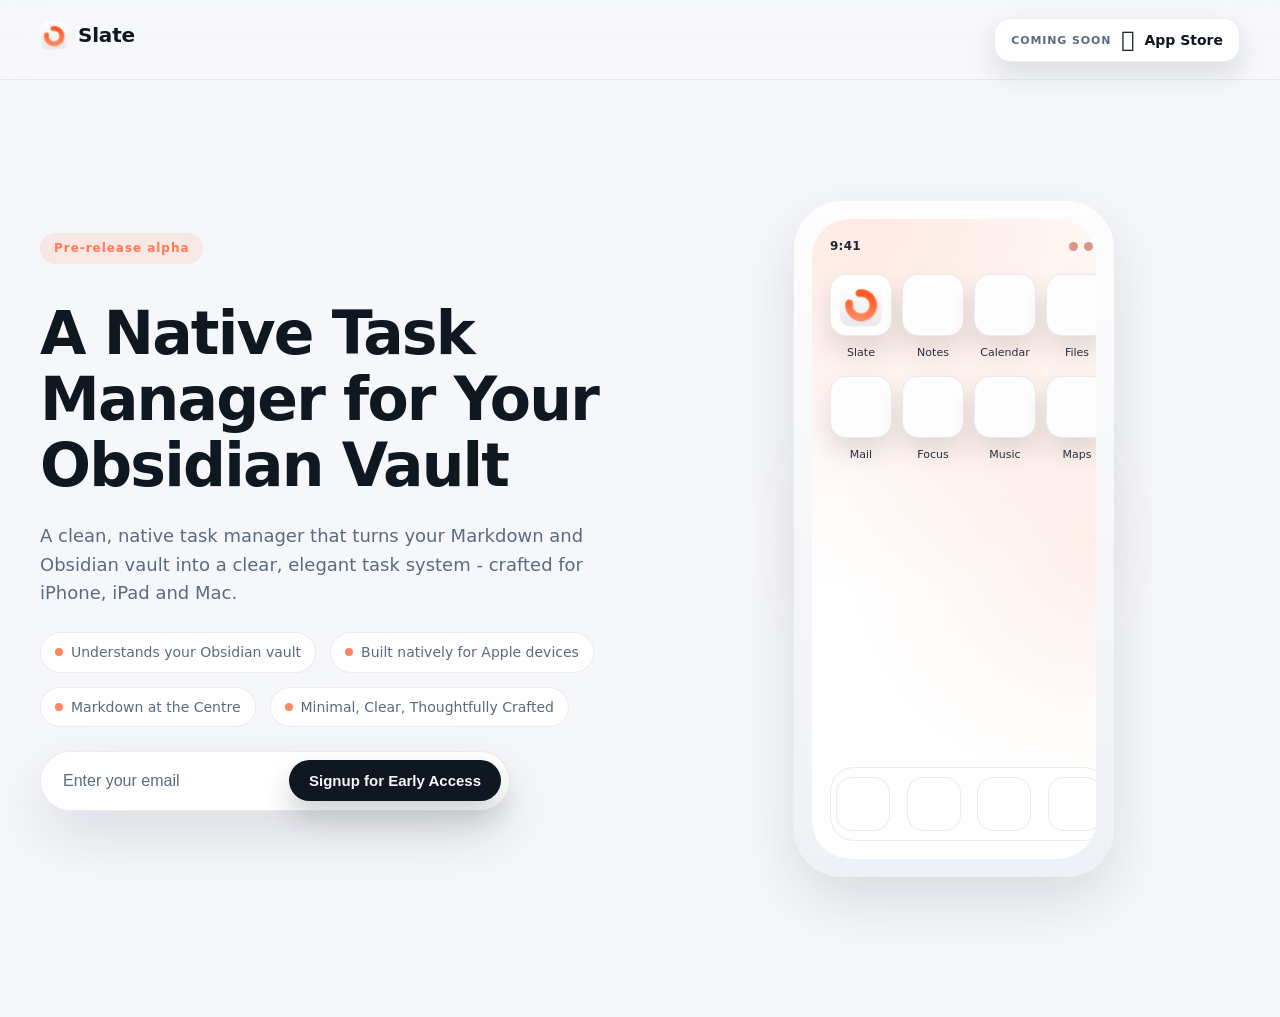
==== index.html @ 339c7ed3 "Make App Store badge single-line in header" ====
<!DOCTYPE html>
<html lang="en">
<head>
  <meta charset="UTF-8" />
  <meta name="viewport" content="width=device-width, initial-scale=1.0" />
  <title>Slate — Native task manager for your Obsidian vault</title>
  <meta name="description" content="A clean, native task manager that turns your Markdown and Obsidian vault into a clear, elegant task system — crafted for iPhone, iPad and Mac." />
  <meta property="og:title" content="Slate — Native task manager for your Obsidian vault" />
  <meta property="og:description" content="A clean, native task manager that turns your Markdown and Obsidian vault into a clear, elegant task system — crafted for iPhone, iPad and Mac." />
  <meta property="og:type" content="website" />
  <meta property="og:url" content="https://slatetasks.com/" />
  <meta name="theme-color" content="#f6f7fb" media="(prefers-color-scheme: light)" />
  <meta name="theme-color" content="#0b0f14" media="(prefers-color-scheme: dark)" />
  <link rel="icon" type="image/png" sizes="32x32" href="/assets/favicon-32.png" />
  <link rel="icon" type="image/png" sizes="16x16" href="/assets/favicon-16.png" />
  <link rel="shortcut icon" href="/favicon.ico" />
  <link rel="apple-touch-icon" sizes="180x180" href="/assets/apple-touch-icon.png" />
  <link rel="manifest" href="/assets/site.webmanifest" />
  <link rel="stylesheet" href="styles.css" />
</head>
<body>
  <header class="nav-shell">
    <nav class="nav">
      <div class="nav-left">
        <div class="logo-pill">
          <img src="/assets/slate-icon-256.png" alt="Slate app icon" class="logo-mark" />
          <span class="logo-name">Slate</span>
        </div>
      </div>
      <div class="nav-right">
        <div class="app-store-badge" aria-label="Coming soon to the Apple App Store">
          <span class="badge-label">Coming soon</span>
          <span class="apple-logo" aria-hidden="true"></span>
          <span class="badge-title">App Store</span>
        </div>
      </div>
    </nav>
  </header>

  <main>
    <section class="hero" id="hero">
      <div class="hero-grid">
        <div class="hero-copy">
          <p class="badge">Pre-release alpha</p>
          <h1>A Native Task Manager for Your Obsidian Vault</h1>
          <p class="lead">A clean, native task manager that turns your Markdown and Obsidian vault into a clear, elegant task system - crafted for iPhone, iPad and Mac.</p>
          <ul class="micro-pillars">
            <li>Understands your Obsidian vault</li>
            <li>Built natively for Apple devices</li>
            <li>Markdown at the Centre</li>
            <li>Minimal, Clear, Thoughtfully Crafted</li>
          </ul>
          <div class="cta-row">
            <form class="signup-form" id="signupForm">
              <label class="sr-only" for="email">Email address</label>
              <input type="email" id="email" name="email" placeholder="Enter your email" autocomplete="email" inputmode="email" spellcheck="false" required>
              <input class="honeypot" type="text" name="company" tabindex="-1" autocomplete="off" aria-hidden="true" />
              <button class="button primary" type="submit">Signup for Early Access</button>
            </form>
          </div>
          <p class="form-note" id="formNote" role="status" aria-live="polite"></p>
        </div>
        <div class="hero-visual" aria-hidden="true">
          <div class="phone-frame">
            <div class="phone-screen">
              <div class="phone-status">
                <span class="phone-time">9:41</span>
                <span class="phone-status-dots" aria-hidden="true">
                  <span></span><span></span><span></span>
                </span>
              </div>
              <div class="home-grid">
                <div class="home-app is-slate">
                  <div class="home-app-icon">
                    <img src="/assets/slate-icon-256.png" alt="" />
                  </div>
                  <div class="home-app-label">Slate</div>
                </div>
                <div class="home-app"><div class="home-app-icon"></div><div class="home-app-label">Notes</div></div>
                <div class="home-app"><div class="home-app-icon"></div><div class="home-app-label">Calendar</div></div>
                <div class="home-app"><div class="home-app-icon"></div><div class="home-app-label">Files</div></div>
                <div class="home-app"><div class="home-app-icon"></div><div class="home-app-label">Mail</div></div>
                <div class="home-app"><div class="home-app-icon"></div><div class="home-app-label">Focus</div></div>
                <div class="home-app"><div class="home-app-icon"></div><div class="home-app-label">Music</div></div>
                <div class="home-app"><div class="home-app-icon"></div><div class="home-app-label">Maps</div></div>
              </div>
              <div class="home-dock" aria-hidden="true">
                <span></span><span></span><span></span><span></span>
              </div>
            </div>
          </div>
          <div class="hero-glow"></div>
        </div>
      </div>
    </section>
  </main>

  <script src="script.js"></script>
</body>
</html>
---- styles.css ----
:root {
  color-scheme: light dark;
  --font-sans: ui-rounded, "SF Pro Rounded", "SF Pro Display", ui-sans-serif, system-ui,
    -apple-system, BlinkMacSystemFont, "Segoe UI", "Helvetica Neue", Arial,
    "Apple Color Emoji", "Segoe UI Emoji";
  --font-rounded: ui-rounded, "SF Pro Rounded", "SF Pro Display", ui-sans-serif, system-ui,
    -apple-system, BlinkMacSystemFont, "Segoe UI", "Helvetica Neue", Arial,
    "Apple Color Emoji", "Segoe UI Emoji";
  --page-bg: #f6f7fb;
  --surface: #ffffff;
  --text: #0f1720;
  --muted: #5b6b7f;
  --accent: #ff7a51;
  --accent-soft: rgba(255, 122, 81, 0.12);
  --border: rgba(15, 23, 32, 0.08);
  --shadow: 0 24px 60px rgba(15, 23, 32, 0.12);
  --shadow-soft: 0 14px 30px rgba(15, 23, 32, 0.1);
  --radius: 28px;
}

@media (prefers-color-scheme: dark) {
  :root {
    --page-bg: #0b0f14;
    --surface: #121823;
    --text: #f5f7fb;
    --muted: #b3c0d4;
    --accent: #ff9f7f;
    --accent-soft: rgba(255, 159, 127, 0.2);
    --border: rgba(255, 255, 255, 0.12);
    --shadow: 0 24px 60px rgba(0, 0, 0, 0.5);
  }
}

* {
  box-sizing: border-box;
}

body {
  margin: 0;
  font-family: var(--font-sans);
  background: var(--page-bg);
  color: var(--text);
  line-height: 1.6;
  -webkit-font-smoothing: antialiased;
}

a {
  color: inherit;
  text-decoration: none;
}

h1, h2, h3, h4 {
  font-family: var(--font-sans);
  letter-spacing: -0.03em;
  margin: 0;
}

.nav-shell,
.signup-form,
.app-store-badge,
.micro-pillars li,
.faq-item {
  -webkit-backdrop-filter: blur(18px);
  backdrop-filter: blur(18px);
}

.nav-shell {
  border-bottom: 1px solid transparent;
}

.nav-shell::after {
  content: "";
  position: absolute;
  inset: auto 0 0 0;
  height: 1px;
  background: var(--border);
  opacity: 0.8;
}

.nav-shell {
  position: sticky;
  top: 0;
  z-index: 10;
  padding: 0 24px;
  background: linear-gradient(180deg, rgba(246, 247, 251, 0.9) 0%, rgba(246, 247, 251, 0.6) 100%);
  backdrop-filter: blur(18px);
}

@media (prefers-color-scheme: dark) {
  .nav-shell {
    background: linear-gradient(180deg, rgba(11, 15, 20, 0.92) 0%, rgba(11, 15, 20, 0.7) 100%);
  }
}

.nav {
  max-width: 1200px;
  margin: 0 auto;
  padding: 18px 0;
  display: flex;
  justify-content: space-between;
  align-items: center;
}

.nav-right {
  display: flex;
  align-items: center;
  justify-content: flex-end;
}

.logo-pill {
  display: inline-flex;
  align-items: center;
  gap: 10px;
  padding: 0;
  background: transparent;
  border: none;
  box-shadow: none;
}

.logo-mark {
  width: 28px;
  height: 28px;
  border-radius: 8px;
}

.logo-name {
  font-family: var(--font-rounded);
  font-weight: 800; /* SF Pro Rounded Heavy */
  font-size: 20px;
  letter-spacing: -0.01em;
  line-height: 1;
  display: inline-block;
  transform: translateY(-1px);
}

.hero {
  padding: 120px 24px 140px;
}

.hero-grid {
  max-width: 1200px;
  margin: 0 auto;
  display: grid;
  gap: 56px;
  align-items: center;
  grid-template-columns: repeat(auto-fit, minmax(280px, 1fr));
}

.hero-copy {
  display: grid;
  gap: 24px;
  animation: fade-up 720ms cubic-bezier(0.2, 0.9, 0.25, 1) both;
}

.badge {
  display: inline-flex;
  align-items: center;
  justify-content: center;
  padding: 6px 14px;
  border-radius: 999px;
  background: var(--accent-soft);
  color: var(--accent);
  font-size: 12px;
  font-weight: 600;
  letter-spacing: 0.08em;
  width: fit-content;
}

.hero-copy h1 {
  font-size: clamp(40px, 5vw, 60px);
  line-height: 1.1;
  font-weight: 700;
}

.lead {
  color: var(--muted);
  font-size: 18px;
  max-width: 560px;
  margin: 0;
}

.cta-row {
  display: flex;
  flex-wrap: wrap;
  align-items: center;
  gap: 16px;
}

.signup-form {
  display: flex;
  align-items: center;
  gap: 12px;
  flex-wrap: wrap;
  background: var(--surface);
  border-radius: 999px;
  padding: 8px;
  border: 1px solid var(--border);
  box-shadow: var(--shadow);
}

.honeypot {
  position: absolute;
  left: -9999px;
  top: auto;
  width: 1px;
  height: 1px;
  overflow: hidden;
}

.signup-form input {
  border: none;
  background: transparent;
  padding: 12px 14px;
  font-size: 16px;
  min-width: 220px;
  color: inherit;
  outline: none;
}

.signup-form input::placeholder {
  color: var(--muted);
}

.button {
  border: none;
  border-radius: 999px;
  padding: 12px 20px;
  font-weight: 600;
  font-size: 15px;
  cursor: pointer;
  transition: transform 0.2s ease, box-shadow 0.2s ease, opacity 0.2s ease;
}

.button.primary {
  background: var(--text);
  color: var(--page-bg);
  box-shadow: 0 16px 30px rgba(15, 23, 32, 0.2);
}

.button.primary:hover {
  transform: translateY(-1px);
}

.button:disabled {
  cursor: not-allowed;
  opacity: 0.7;
  transform: none;
}

.app-store-badge {
  display: inline-flex;
  align-items: center;
  gap: 10px;
  padding: 10px 16px;
  border-radius: 16px;
  border: 1px solid var(--border);
  background: var(--surface);
  box-shadow: 0 12px 28px rgba(15, 23, 32, 0.12);
  font-size: 12px;
  font-weight: 600;
  line-height: 1;
  white-space: nowrap;
}

.apple-logo {
  font-size: 22px;
  line-height: 1;
  font-family: -apple-system, BlinkMacSystemFont, "SF Pro Display", "SF Pro Text", var(--font-sans);
  color: var(--text);
}

.badge-label {
  display: block;
  font-size: 11px;
  color: var(--muted);
  letter-spacing: 0.08em;
  text-transform: uppercase;
  line-height: 1;
}

.badge-title {
  font-size: 14px;
  font-weight: 600;
  line-height: 1;
}

.form-note {
  margin: 0;
  color: var(--muted);
  min-height: 22px;
}

.form-note[data-state="success"] {
  color: color-mix(in srgb, var(--text) 80%, var(--accent));
}

.form-note[data-state="error"] {
  color: color-mix(in srgb, var(--text) 70%, #ff3b30);
}

.micro-pillars {
  list-style: none;
  padding: 0;
  margin: 0;
  display: flex;
  flex-wrap: wrap;
  gap: 14px;
  color: var(--muted);
  font-size: 14px;
}

.micro-pillars li {
  padding: 8px 14px;
  border-radius: 999px;
  background: var(--surface);
  border: 1px solid var(--border);
  position: relative;
  padding-left: 30px;
}

.micro-pillars li::before {
  content: "";
  width: 8px;
  height: 8px;
  border-radius: 50%;
  background: var(--accent);
  position: absolute;
  left: 14px;
  top: 50%;
  transform: translateY(-50%);
  opacity: 0.9;
}

.hero-visual {
  position: relative;
  display: grid;
  place-items: center;
}

.phone-frame {
  width: min(320px, 80vw);
  aspect-ratio: 9 / 19;
  border-radius: 48px;
  padding: 18px;
  background: linear-gradient(180deg, #fdfdfd, #eef1f6);
  box-shadow: var(--shadow);
  position: relative;
  z-index: 1;
  animation: fade-up 880ms cubic-bezier(0.2, 0.9, 0.25, 1) both;
  animation-delay: 80ms;
}

@media (prefers-color-scheme: dark) {
  .phone-frame {
    background: linear-gradient(180deg, #1b2330, #0f141c);
  }
}

.phone-screen {
  height: 100%;
  border-radius: 38px;
  padding: 18px;
  background:
    radial-gradient(circle at 20% 0%, rgba(255, 159, 127, 0.22), transparent 55%),
    radial-gradient(circle at 100% 50%, rgba(255, 122, 81, 0.12), transparent 60%),
    linear-gradient(180deg, rgba(255, 255, 255, 0.82), rgba(255, 255, 255, 0.92)),
    var(--surface);
  display: grid;
  grid-template-rows: auto 1fr auto;
  gap: 18px;
  overflow: hidden;
}

.phone-status {
  display: flex;
  justify-content: space-between;
  align-items: center;
  font-size: 12px;
  font-weight: 600;
  color: color-mix(in srgb, var(--text) 80%, var(--muted));
  letter-spacing: 0.02em;
}

.phone-time {
  font-variant-numeric: tabular-nums;
}

.phone-status-dots {
  display: inline-flex;
  gap: 6px;
}

.phone-status-dots span {
  width: 9px;
  height: 9px;
  border-radius: 50%;
  background: color-mix(in srgb, var(--accent) 70%, var(--text));
  opacity: 0.6;
}

.home-grid {
  display: grid;
  grid-template-columns: repeat(4, 1fr);
  gap: 14px 10px;
  align-content: start;
}

.home-app {
  display: grid;
  gap: 8px;
  justify-items: center;
  text-align: center;
}

.home-app-icon {
  width: 62px;
  height: 62px;
  border-radius: 16px;
  background: color-mix(in srgb, var(--surface) 76%, var(--page-bg));
  border: 1px solid var(--border);
  box-shadow: 0 14px 26px rgba(15, 23, 32, 0.12);
}

.home-app.is-slate .home-app-icon {
  display: grid;
  place-items: center;
  background: var(--surface);
}

.home-app.is-slate .home-app-icon img {
  width: 44px;
  height: 44px;
}

.home-app-label {
  font-size: 11px;
  color: color-mix(in srgb, var(--text) 70%, var(--muted));
  white-space: nowrap;
  overflow: hidden;
  text-overflow: ellipsis;
  max-width: 70px;
}

.home-dock {
  height: 74px;
  border-radius: 24px;
  border: 1px solid var(--border);
  background: rgba(255, 255, 255, 0.55);
  display: flex;
  align-items: center;
  justify-content: space-evenly;
  gap: 12px;
}

.home-dock span {
  width: 54px;
  height: 54px;
  border-radius: 16px;
  border: 1px solid var(--border);
  background: rgba(255, 255, 255, 0.7);
}

@media (prefers-color-scheme: dark) {
  .home-dock {
    background: rgba(255, 255, 255, 0.06);
  }

  .home-dock span {
    background: rgba(255, 255, 255, 0.08);
  }
}

.hero-glow {
  position: absolute;
  width: 380px;
  height: 380px;
  border-radius: 50%;
  background: radial-gradient(circle at center, rgba(255, 122, 81, 0.3), transparent 60%);
  filter: blur(30px);
  z-index: 0;
  animation: glow 6s ease-in-out infinite;
}

.sr-only {
  position: absolute;
  width: 1px;
  height: 1px;
  padding: 0;
  margin: -1px;
  overflow: hidden;
  clip: rect(0, 0, 0, 0);
  border: 0;
}

.support-page {
  padding: 120px 24px;
}

.support-container {
  max-width: 900px;
  margin: 0 auto;
  display: grid;
  gap: 24px;
}

.faq-list {
  display: grid;
  gap: 16px;
}

.faq-item {
  border: 1px solid var(--border);
  border-radius: 18px;
  padding: 16px 18px;
  background: var(--surface);
  box-shadow: 0 18px 36px rgba(15, 23, 32, 0.08);
}

.faq-item summary {
  font-weight: 600;
  cursor: pointer;
  list-style: none;
}

.faq-item summary::-webkit-details-marker {
  display: none;
}

.faq-item p {
  margin: 12px 0 0;
  color: var(--muted);
}

:focus-visible {
  outline: 3px solid color-mix(in srgb, var(--accent) 50%, transparent);
  outline-offset: 3px;
}

.signup-form:focus-within {
  border-color: color-mix(in srgb, var(--accent) 35%, var(--border));
  box-shadow: 0 26px 60px rgba(15, 23, 32, 0.14);
}

@keyframes fade-up {
  from {
    opacity: 0;
    transform: translateY(12px);
  }
  to {
    opacity: 1;
    transform: translateY(0);
  }
}

@keyframes glow {
  0%, 100% { opacity: 0.55; transform: translateY(0) scale(1); }
  50% { opacity: 0.8; transform: translateY(-6px) scale(1.03); }
}

@media (prefers-reduced-motion: reduce) {
  * {
    animation: none !important;
    transition: none !important;
    scroll-behavior: auto !important;
  }
}

@media (max-width: 768px) {
  .hero {
    padding-top: 96px;
  }

  .signup-form {
    width: 100%;
    border-radius: 24px;
  }

  .signup-form input {
    flex: 1 1 100%;
    min-width: unset;
  }

  .button {
    width: 100%;
  }

  .cta-row {
    align-items: stretch;
  }

  .app-store-badge {
    justify-content: center;
    width: 100%;
  }

  .home-grid {
    gap: 12px 8px;
  }

  .home-app-icon {
    width: 58px;
    height: 58px;
  }

  .home-dock span {
    width: 48px;
    height: 48px;
  }
}
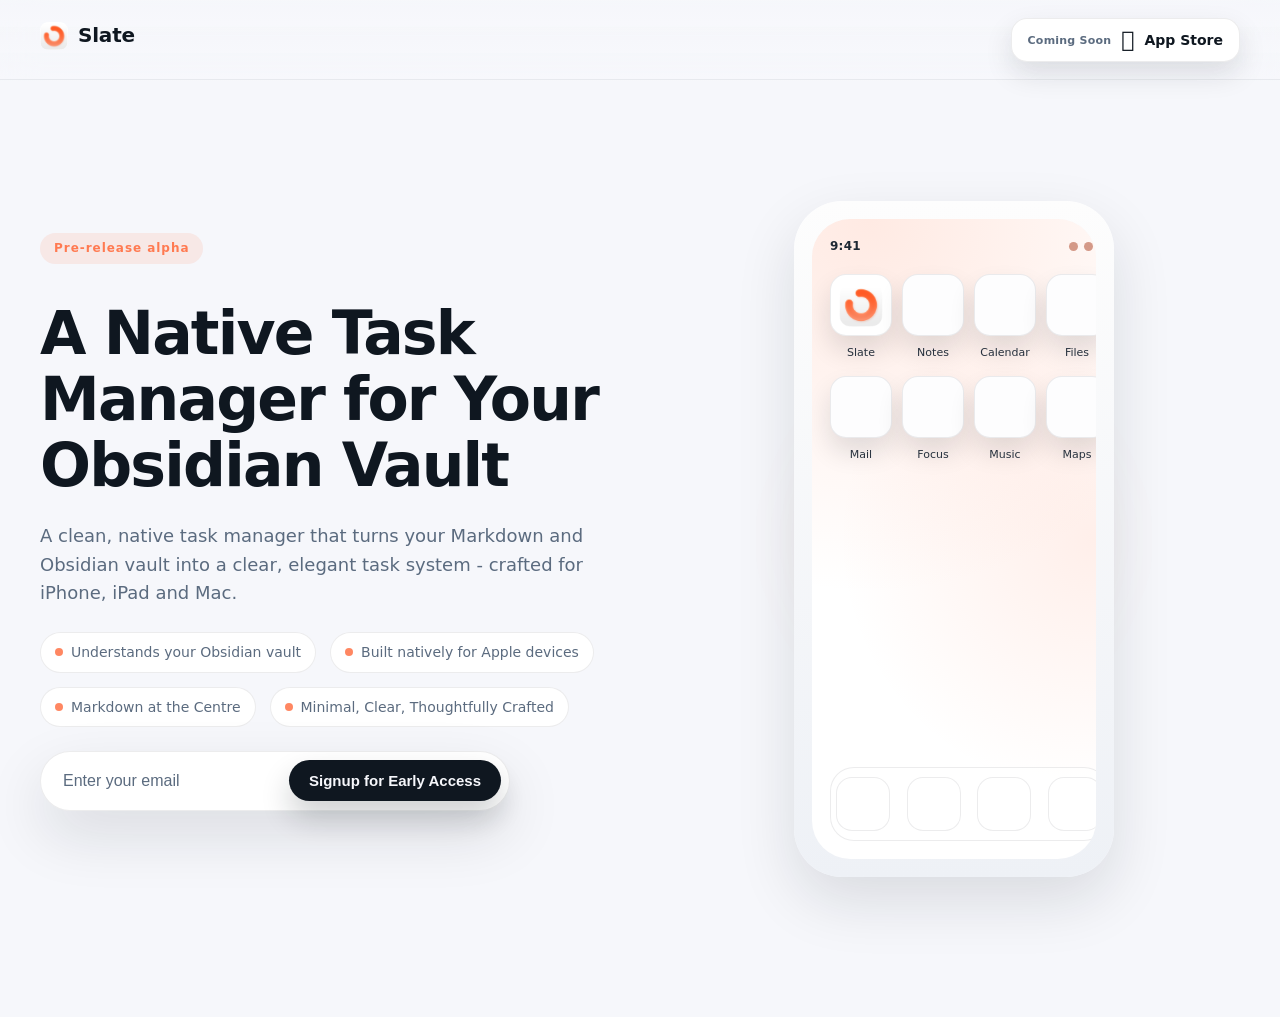
==== commit ff0c9c91: "Use Title Case for Coming Soon label" ====
--- a/index.html
+++ b/index.html
@@ -29,7 +29,7 @@
       </div>
       <div class="nav-right">
         <div class="app-store-badge" aria-label="Coming soon to the Apple App Store">
-          <span class="badge-label">Coming soon</span>
+          <span class="badge-label">Coming Soon</span>
           <span class="apple-logo" aria-hidden="true"></span>
           <span class="badge-title">App Store</span>
         </div>
--- a/styles.css
+++ b/styles.css
@@ -273,8 +273,8 @@
   display: block;
   font-size: 11px;
   color: var(--muted);
-  letter-spacing: 0.08em;
-  text-transform: uppercase;
+  letter-spacing: 0.02em;
+  text-transform: none;
   line-height: 1;
 }
 
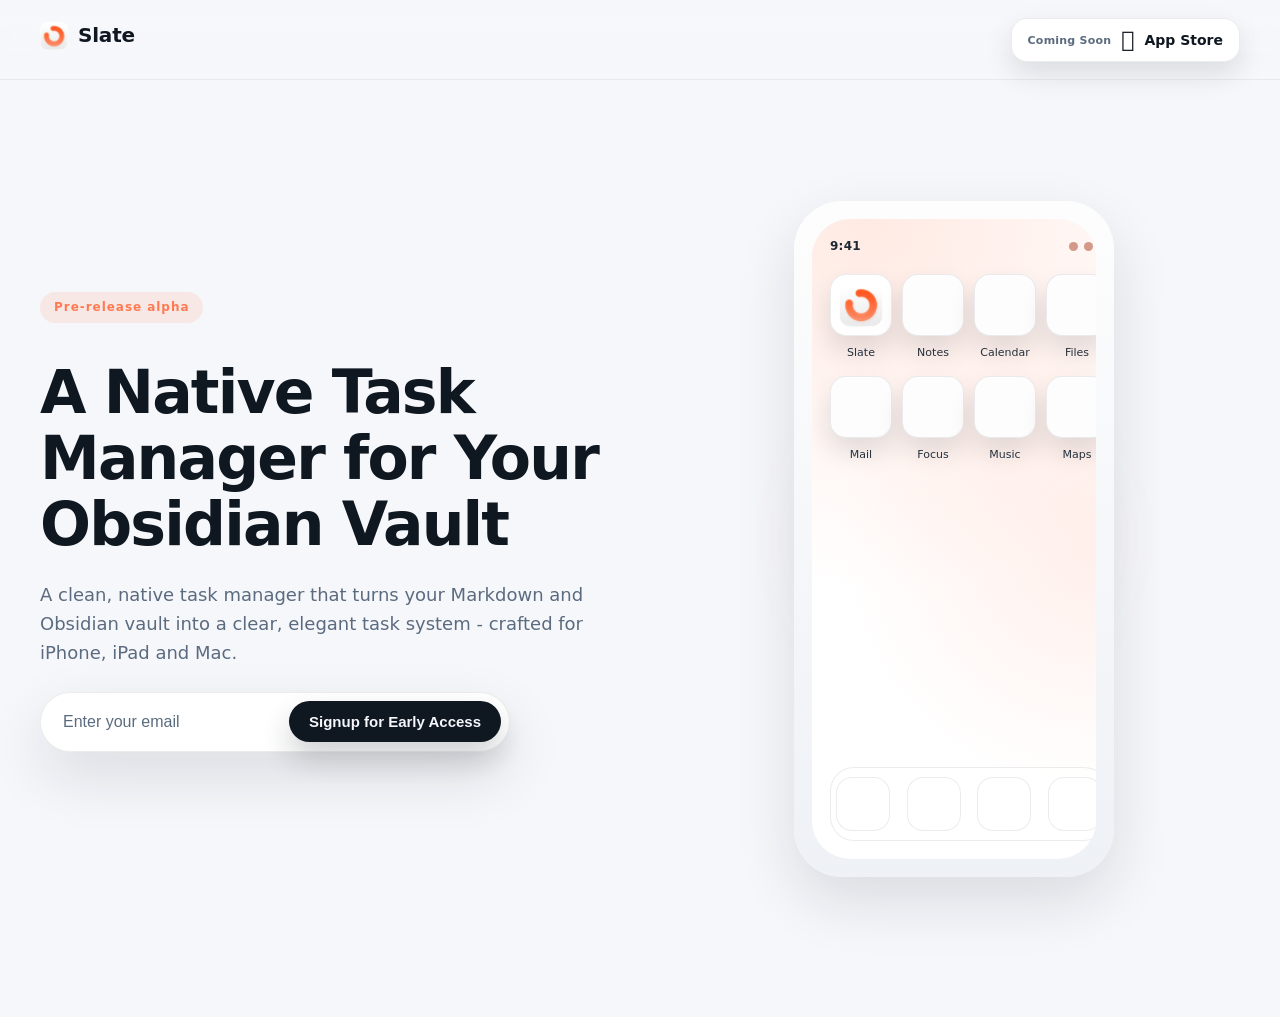
==== commit e8586770: "Remove hero micro-pillars section" ====
--- a/index.html
+++ b/index.html
@@ -44,12 +44,6 @@
           <p class="badge">Pre-release alpha</p>
           <h1>A Native Task Manager for Your Obsidian Vault</h1>
           <p class="lead">A clean, native task manager that turns your Markdown and Obsidian vault into a clear, elegant task system - crafted for iPhone, iPad and Mac.</p>
-          <ul class="micro-pillars">
-            <li>Understands your Obsidian vault</li>
-            <li>Built natively for Apple devices</li>
-            <li>Markdown at the Centre</li>
-            <li>Minimal, Clear, Thoughtfully Crafted</li>
-          </ul>
           <div class="cta-row">
             <form class="signup-form" id="signupForm">
               <label class="sr-only" for="email">Email address</label>
--- a/styles.css
+++ b/styles.css
@@ -58,7 +58,6 @@
 .nav-shell,
 .signup-form,
 .app-store-badge,
-.micro-pillars li,
 .faq-item {
   -webkit-backdrop-filter: blur(18px);
   backdrop-filter: blur(18px);
@@ -296,39 +295,6 @@
 
 .form-note[data-state="error"] {
   color: color-mix(in srgb, var(--text) 70%, #ff3b30);
-}
-
-.micro-pillars {
-  list-style: none;
-  padding: 0;
-  margin: 0;
-  display: flex;
-  flex-wrap: wrap;
-  gap: 14px;
-  color: var(--muted);
-  font-size: 14px;
-}
-
-.micro-pillars li {
-  padding: 8px 14px;
-  border-radius: 999px;
-  background: var(--surface);
-  border: 1px solid var(--border);
-  position: relative;
-  padding-left: 30px;
-}
-
-.micro-pillars li::before {
-  content: "";
-  width: 8px;
-  height: 8px;
-  border-radius: 50%;
-  background: var(--accent);
-  position: absolute;
-  left: 14px;
-  top: 50%;
-  transform: translateY(-50%);
-  opacity: 0.9;
 }
 
 .hero-visual {
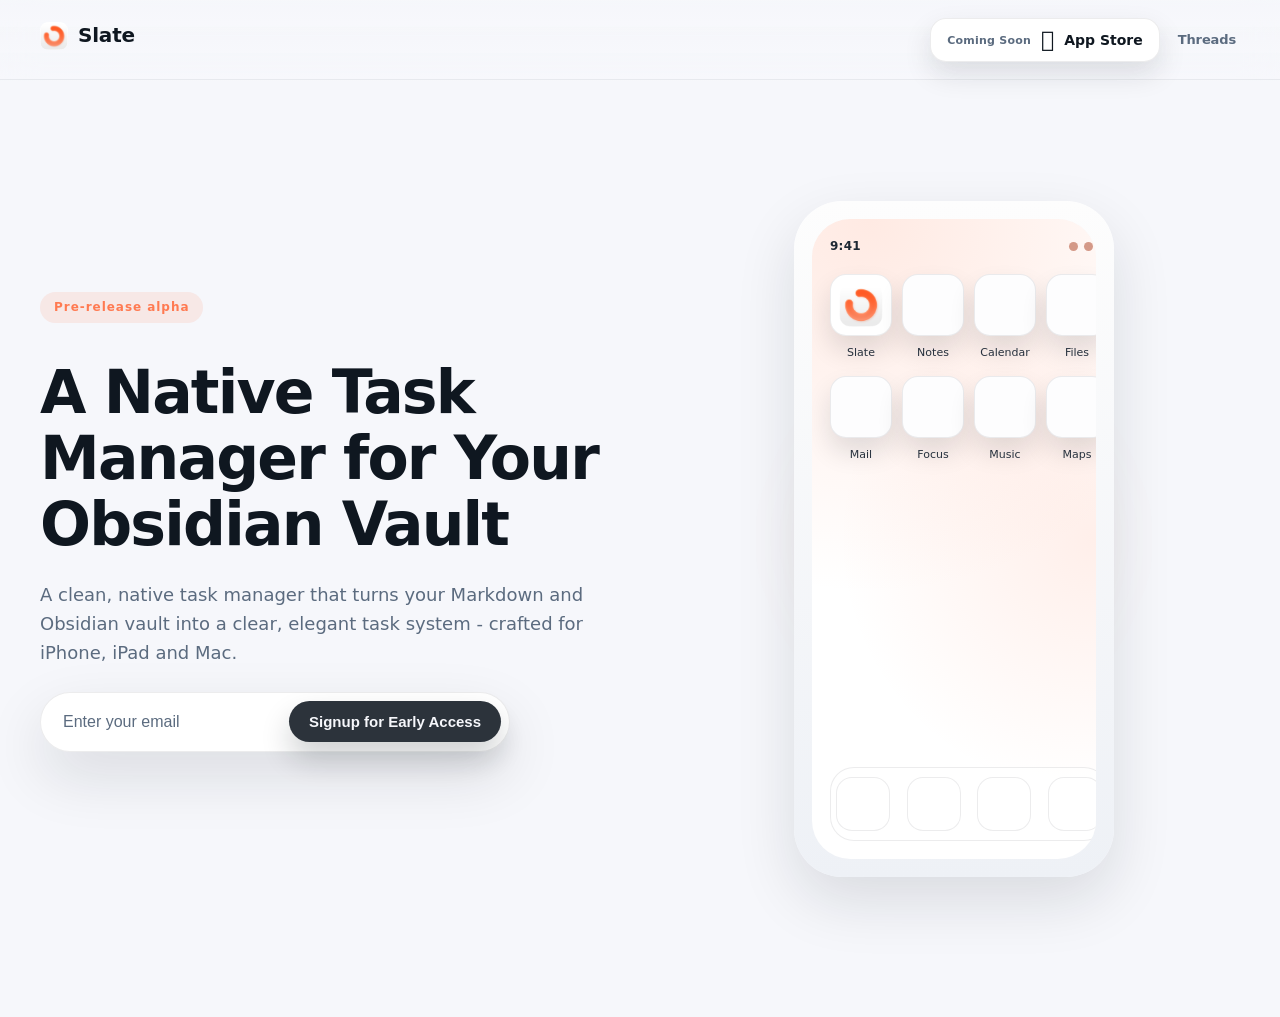
==== commit 10ff1b12: "Add Threads rel=me link" ====
--- a/index.html
+++ b/index.html
@@ -33,6 +33,12 @@
           <span class="apple-logo" aria-hidden="true"></span>
           <span class="badge-title">App Store</span>
         </div>
+        <a
+          class="nav-link"
+          href="https://www.threads.com/@Slate_Tasks"
+          rel="me noopener noreferrer"
+          target="_blank"
+        >Threads</a>
       </div>
     </nav>
   </header>
--- a/styles.css
+++ b/styles.css
@@ -104,6 +104,25 @@
   display: flex;
   align-items: center;
   justify-content: flex-end;
+  gap: 14px;
+}
+
+.nav-link {
+  font-size: 13px;
+  font-weight: 600;
+  color: var(--muted);
+  letter-spacing: -0.01em;
+  padding: 10px 4px;
+  text-decoration: none;
+  text-underline-offset: 4px;
+  transition: color 0.2s ease, text-decoration-color 0.2s ease;
+}
+
+.nav-link:hover {
+  color: var(--text);
+  text-decoration: underline;
+  text-decoration-thickness: 2px;
+  text-decoration-color: color-mix(in srgb, var(--accent) 55%, transparent);
 }
 
 .logo-pill {
@@ -178,6 +197,10 @@
   margin: 0;
 }
 
+.hero .lead {
+  max-width: none;
+}
+
 .cta-row {
   display: flex;
   flex-wrap: wrap;
@@ -227,17 +250,37 @@
   font-weight: 600;
   font-size: 15px;
   cursor: pointer;
-  transition: transform 0.2s ease, box-shadow 0.2s ease, opacity 0.2s ease;
+  transition: background-color 0.22s ease, color 0.22s ease, box-shadow 0.22s ease, opacity 0.22s ease;
 }
 
 .button.primary {
-  background: var(--text);
+  background-color: color-mix(in srgb, var(--text) 88%, var(--surface));
   color: var(--page-bg);
   box-shadow: 0 16px 30px rgba(15, 23, 32, 0.2);
 }
 
 .button.primary:hover {
-  transform: translateY(-1px);
+  background-color: var(--text);
+  box-shadow: 0 20px 48px rgba(15, 23, 32, 0.22);
+}
+
+.button.primary:active {
+  background-color: color-mix(in srgb, var(--text) 92%, #000000);
+  box-shadow: 0 14px 26px rgba(15, 23, 32, 0.18);
+}
+
+@media (prefers-color-scheme: dark) {
+  .button.primary {
+    background-color: var(--text);
+  }
+
+  .button.primary:hover {
+    background-color: color-mix(in srgb, var(--text) 88%, var(--surface));
+  }
+
+  .button.primary:active {
+    background-color: color-mix(in srgb, var(--text) 82%, var(--surface));
+  }
 }
 
 .button:disabled {
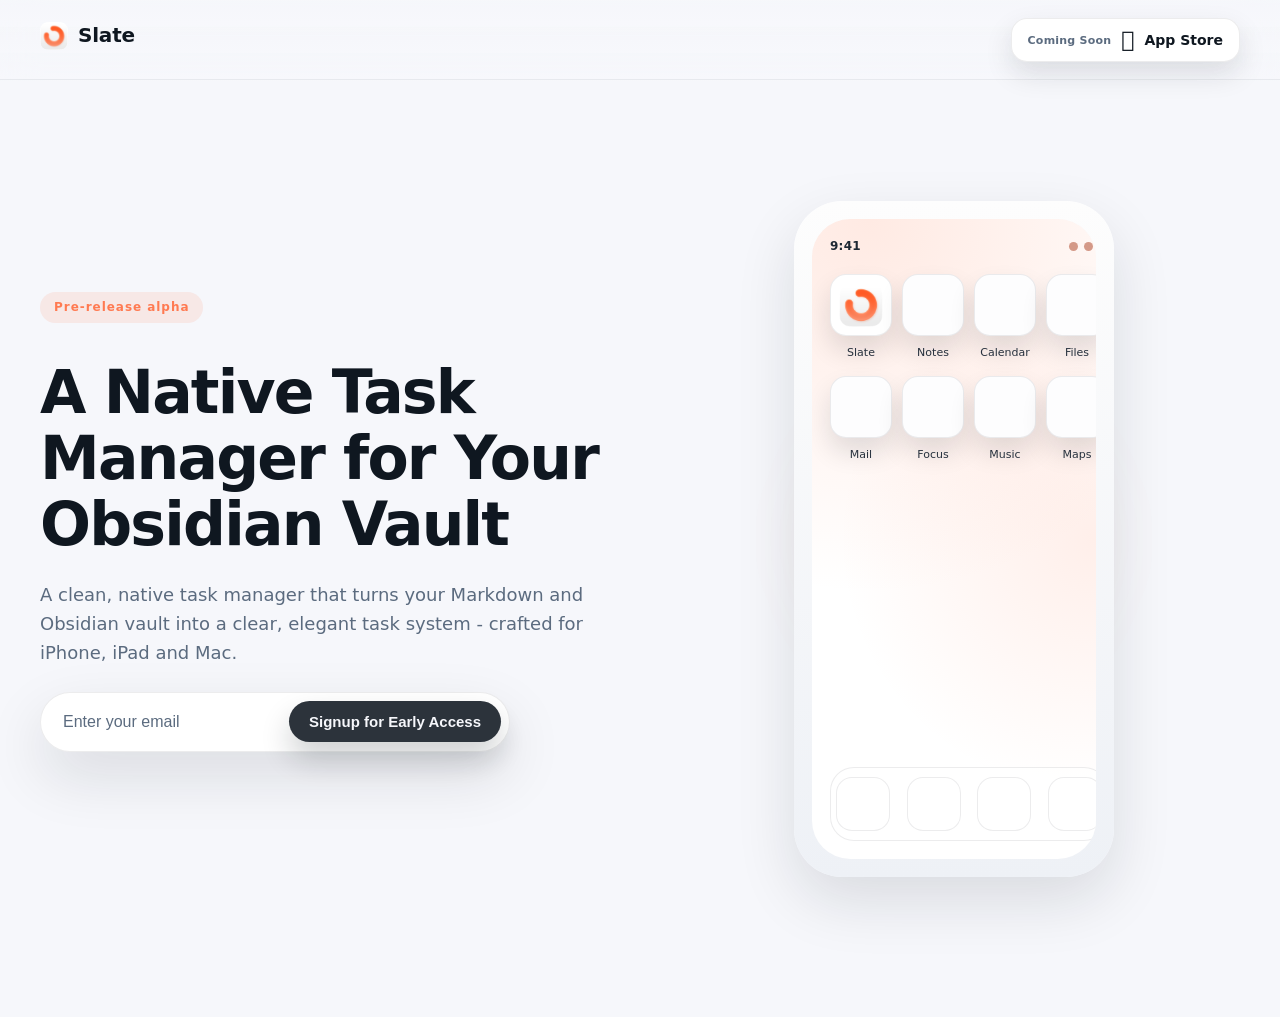
==== commit 8579a351: "Hide Threads verification link from UI" ====
--- a/index.html
+++ b/index.html
@@ -16,6 +16,7 @@
   <link rel="shortcut icon" href="/favicon.ico" />
   <link rel="apple-touch-icon" sizes="180x180" href="/assets/apple-touch-icon.png" />
   <link rel="manifest" href="/assets/site.webmanifest" />
+  <link rel="me" href="https://www.threads.com/@Slate_Tasks" />
   <link rel="stylesheet" href="styles.css" />
 </head>
 <body>
@@ -33,12 +34,6 @@
           <span class="apple-logo" aria-hidden="true"></span>
           <span class="badge-title">App Store</span>
         </div>
-        <a
-          class="nav-link"
-          href="https://www.threads.com/@Slate_Tasks"
-          rel="me noopener noreferrer"
-          target="_blank"
-        >Threads</a>
       </div>
     </nav>
   </header>
@@ -95,6 +90,7 @@
     </section>
   </main>
 
+  <a class="sr-only" href="https://www.threads.com/@Slate_Tasks" rel="me">Threads</a>
   <script src="script.js"></script>
 </body>
 </html>
--- a/styles.css
+++ b/styles.css
@@ -104,25 +104,6 @@
   display: flex;
   align-items: center;
   justify-content: flex-end;
-  gap: 14px;
-}
-
-.nav-link {
-  font-size: 13px;
-  font-weight: 600;
-  color: var(--muted);
-  letter-spacing: -0.01em;
-  padding: 10px 4px;
-  text-decoration: none;
-  text-underline-offset: 4px;
-  transition: color 0.2s ease, text-decoration-color 0.2s ease;
-}
-
-.nav-link:hover {
-  color: var(--text);
-  text-decoration: underline;
-  text-decoration-thickness: 2px;
-  text-decoration-color: color-mix(in srgb, var(--accent) 55%, transparent);
 }
 
 .logo-pill {
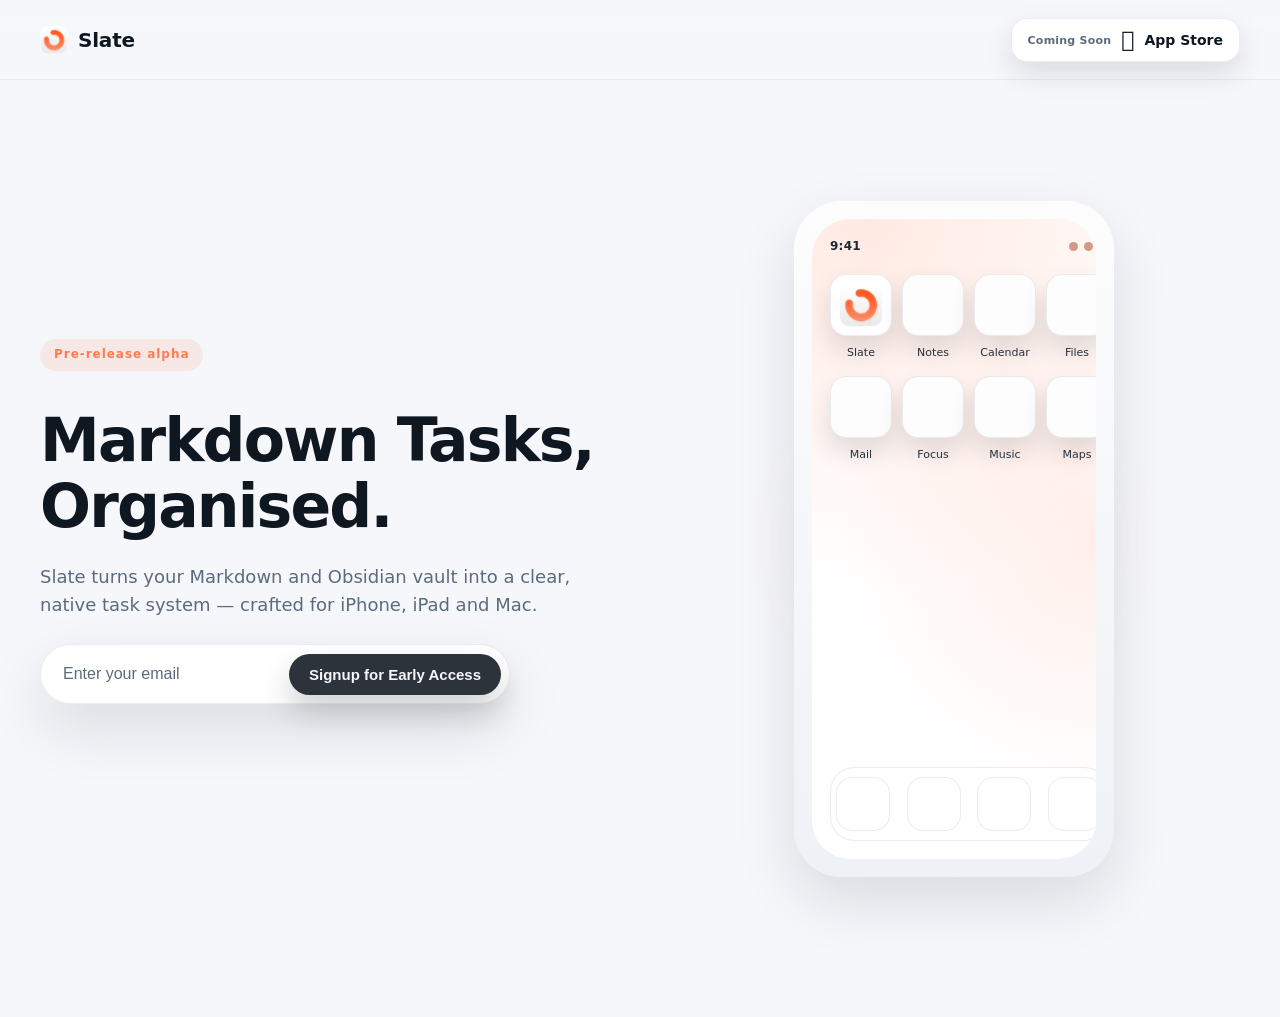
==== commit 4ef9483d: "Update hero copy" ====
--- a/index.html
+++ b/index.html
@@ -3,10 +3,10 @@
 <head>
   <meta charset="UTF-8" />
   <meta name="viewport" content="width=device-width, initial-scale=1.0" />
-  <title>Slate — Native task manager for your Obsidian vault</title>
-  <meta name="description" content="A clean, native task manager that turns your Markdown and Obsidian vault into a clear, elegant task system — crafted for iPhone, iPad and Mac." />
-  <meta property="og:title" content="Slate — Native task manager for your Obsidian vault" />
-  <meta property="og:description" content="A clean, native task manager that turns your Markdown and Obsidian vault into a clear, elegant task system — crafted for iPhone, iPad and Mac." />
+  <title>Slate — Markdown tasks, organised</title>
+  <meta name="description" content="Slate turns your Markdown and Obsidian vault into a clear, native task system — crafted for iPhone, iPad and Mac." />
+  <meta property="og:title" content="Slate — Markdown tasks, organised" />
+  <meta property="og:description" content="Slate turns your Markdown and Obsidian vault into a clear, native task system — crafted for iPhone, iPad and Mac." />
   <meta property="og:type" content="website" />
   <meta property="og:url" content="https://slatetasks.com/" />
   <meta name="theme-color" content="#f6f7fb" media="(prefers-color-scheme: light)" />
@@ -43,8 +43,8 @@
       <div class="hero-grid">
         <div class="hero-copy">
           <p class="badge">Pre-release alpha</p>
-          <h1>A Native Task Manager for Your Obsidian Vault</h1>
-          <p class="lead">A clean, native task manager that turns your Markdown and Obsidian vault into a clear, elegant task system - crafted for iPhone, iPad and Mac.</p>
+          <h1>Markdown Tasks, Organised.</h1>
+          <p class="lead">Slate turns your Markdown and Obsidian vault into a clear, native task system — crafted for iPhone, iPad and Mac.</p>
           <div class="cta-row">
             <form class="signup-form" id="signupForm">
               <label class="sr-only" for="email">Email address</label>
--- a/styles.css
+++ b/styles.css
@@ -94,12 +94,18 @@
 .nav {
   max-width: 1200px;
   margin: 0 auto;
-  padding: 18px 0;
+  min-height: 80px;
+  padding: 0;
   display: flex;
   justify-content: space-between;
   align-items: center;
 }
 
+.nav-left {
+  display: flex;
+  align-items: center;
+}
+
 .nav-right {
   display: flex;
   align-items: center;
@@ -107,13 +113,14 @@
 }
 
 .logo-pill {
-  display: inline-flex;
+  display: flex;
   align-items: center;
   gap: 10px;
   padding: 0;
   background: transparent;
   border: none;
   box-shadow: none;
+  width: fit-content;
 }
 
 .logo-mark {
@@ -129,7 +136,7 @@
   letter-spacing: -0.01em;
   line-height: 1;
   display: inline-block;
-  transform: translateY(-1px);
+  transform: none;
 }
 
 .hero {
@@ -555,6 +562,26 @@
   }
 }
 
+@media (max-width: 1024px) {
+  .cta-row {
+    align-items: stretch;
+  }
+
+  .signup-form {
+    width: 100%;
+    border-radius: 24px;
+  }
+
+  .signup-form input {
+    flex: 1 1 100%;
+    min-width: 100%;
+  }
+
+  .signup-form .button {
+    width: 100%;
+  }
+}
+
 @media (max-width: 768px) {
   .hero {
     padding-top: 96px;
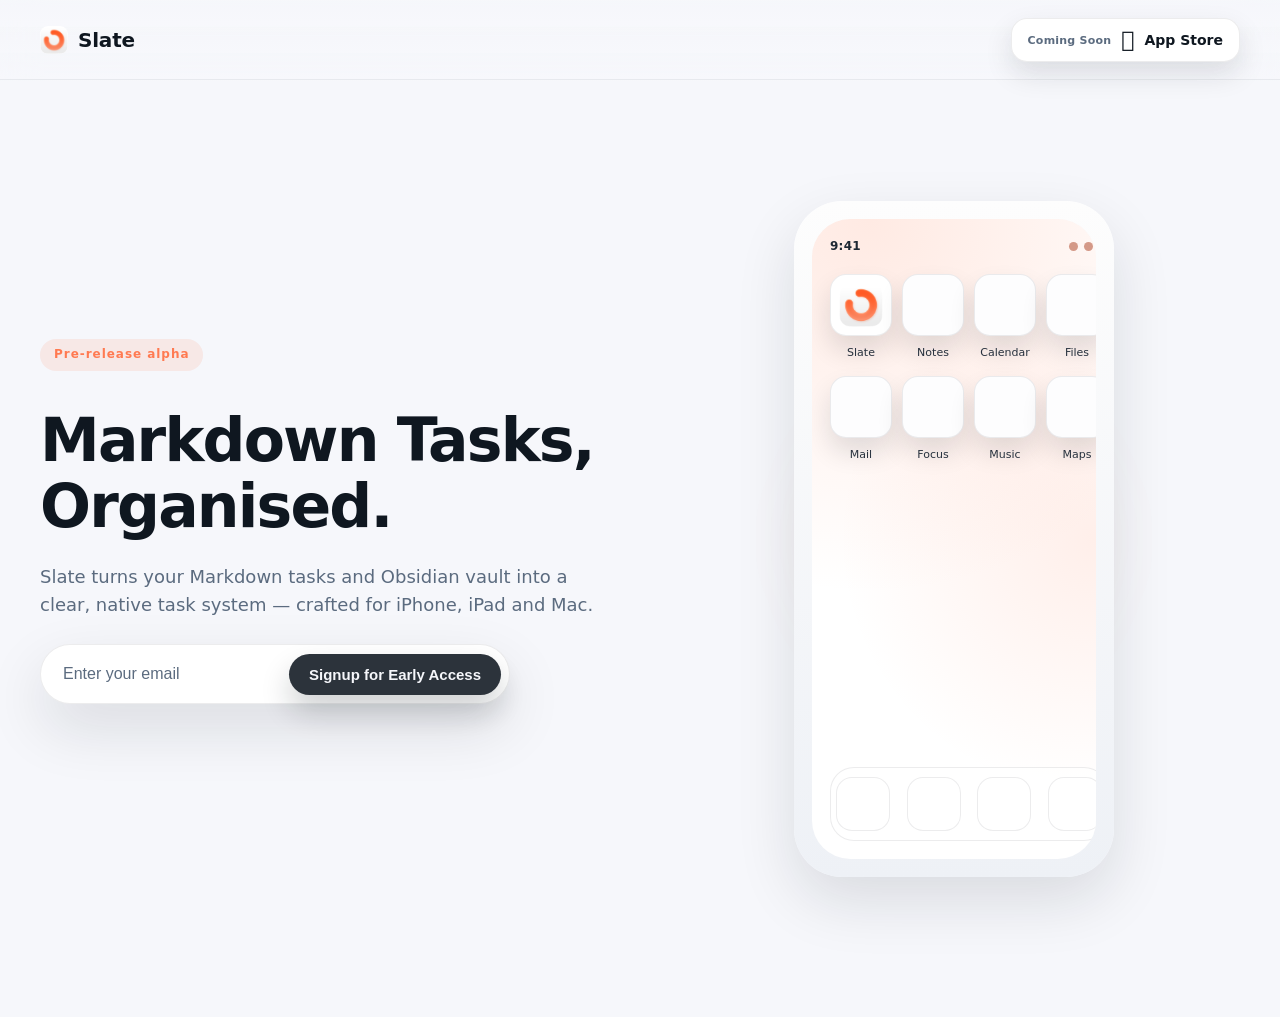
==== commit ff20c015: "Refine hero subline wording" ====
--- a/index.html
+++ b/index.html
@@ -4,9 +4,9 @@
   <meta charset="UTF-8" />
   <meta name="viewport" content="width=device-width, initial-scale=1.0" />
   <title>Slate — Markdown tasks, organised</title>
-  <meta name="description" content="Slate turns your Markdown and Obsidian vault into a clear, native task system — crafted for iPhone, iPad and Mac." />
+  <meta name="description" content="Slate turns your Markdown tasks and Obsidian vault into a clear, native task system — crafted for iPhone, iPad and Mac." />
   <meta property="og:title" content="Slate — Markdown tasks, organised" />
-  <meta property="og:description" content="Slate turns your Markdown and Obsidian vault into a clear, native task system — crafted for iPhone, iPad and Mac." />
+  <meta property="og:description" content="Slate turns your Markdown tasks and Obsidian vault into a clear, native task system — crafted for iPhone, iPad and Mac." />
   <meta property="og:type" content="website" />
   <meta property="og:url" content="https://slatetasks.com/" />
   <meta name="theme-color" content="#f6f7fb" media="(prefers-color-scheme: light)" />
@@ -44,7 +44,7 @@
         <div class="hero-copy">
           <p class="badge">Pre-release alpha</p>
           <h1>Markdown Tasks, Organised.</h1>
-          <p class="lead">Slate turns your Markdown and Obsidian vault into a clear, native task system — crafted for iPhone, iPad and Mac.</p>
+          <p class="lead">Slate turns your Markdown tasks and Obsidian vault into a clear, native task system — crafted for iPhone, iPad and Mac.</p>
           <div class="cta-row">
             <form class="signup-form" id="signupForm">
               <label class="sr-only" for="email">Email address</label>
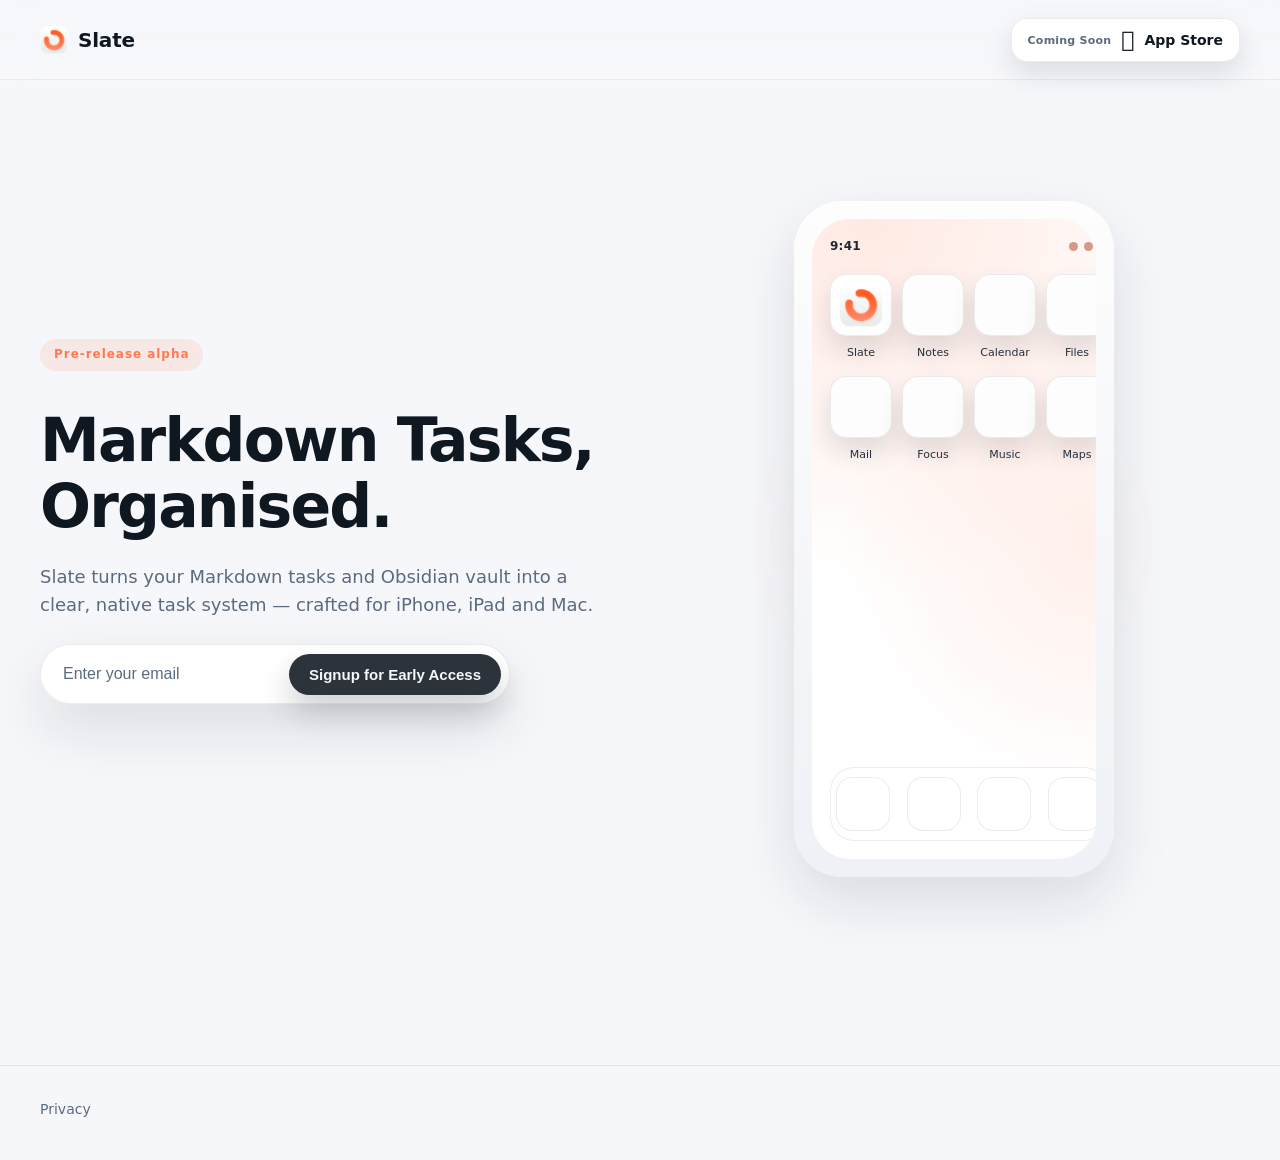
==== commit 88f84693: "Add privacy page and footer with Privacy link Made-with: Cursor" ====
--- a/index.html
+++ b/index.html
@@ -90,6 +90,12 @@
     </section>
   </main>
 
+  <footer class="site-footer">
+    <nav class="footer-nav" aria-label="Footer">
+      <a href="/privacy/">Privacy</a>
+    </nav>
+  </footer>
+
   <a class="sr-only" href="https://www.threads.com/@Slate_Tasks" rel="me">Threads</a>
   <script src="script.js"></script>
 </body>
--- a/styles.css
+++ b/styles.css
@@ -528,6 +528,84 @@
   color: var(--muted);
 }
 
+.policy-body {
+  display: grid;
+  gap: 24px;
+}
+
+.policy-body h2 {
+  font-size: 1.35rem;
+  font-weight: 600;
+  color: var(--text);
+  margin-top: 32px;
+  margin-bottom: 0;
+}
+
+.policy-body h2:first-child {
+  margin-top: 0;
+}
+
+.policy-body h3 {
+  font-size: 1.1rem;
+  font-weight: 600;
+  color: var(--text);
+  margin-top: 24px;
+  margin-bottom: 8px;
+}
+
+.policy-body p,
+.policy-body ul {
+  margin: 0 0 12px;
+  color: var(--muted);
+  line-height: 1.6;
+}
+
+.policy-body ul {
+  padding-left: 1.25rem;
+  list-style: disc;
+}
+
+.policy-body li {
+  margin-bottom: 6px;
+}
+
+.policy-body a {
+  color: var(--accent);
+  text-decoration: underline;
+  text-underline-offset: 3px;
+}
+
+.policy-body a:hover {
+  color: color-mix(in srgb, var(--accent) 85%, var(--text));
+}
+
+.site-footer {
+  padding: 32px 24px 40px;
+  margin-top: 48px;
+  border-top: 1px solid var(--border);
+}
+
+.footer-nav {
+  max-width: 1200px;
+  margin: 0 auto;
+  display: flex;
+  flex-wrap: wrap;
+  gap: 16px 24px;
+}
+
+.footer-nav a {
+  font-size: 14px;
+  color: var(--muted);
+  text-decoration: none;
+  text-underline-offset: 4px;
+  transition: color 0.2s ease;
+}
+
+.footer-nav a:hover {
+  color: var(--text);
+  text-decoration: underline;
+}
+
 :focus-visible {
   outline: 3px solid color-mix(in srgb, var(--accent) 50%, transparent);
   outline-offset: 3px;
